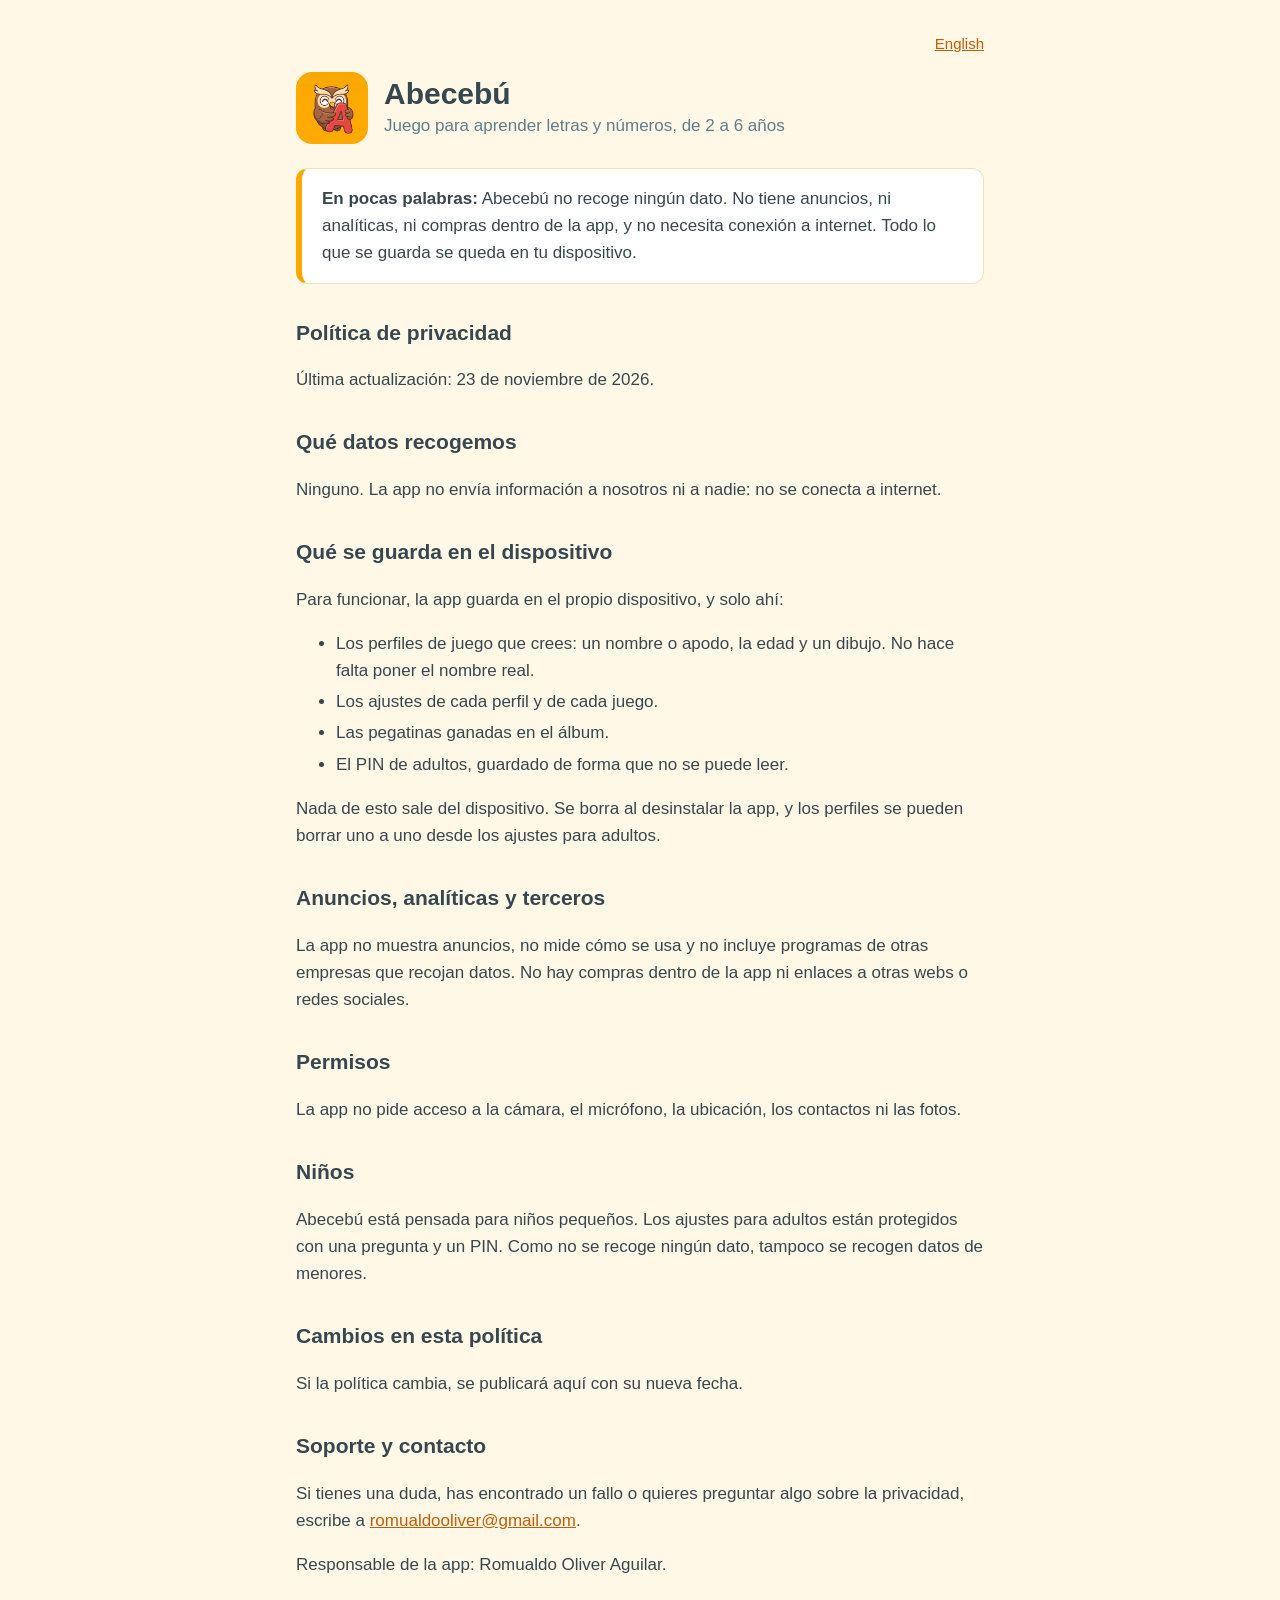
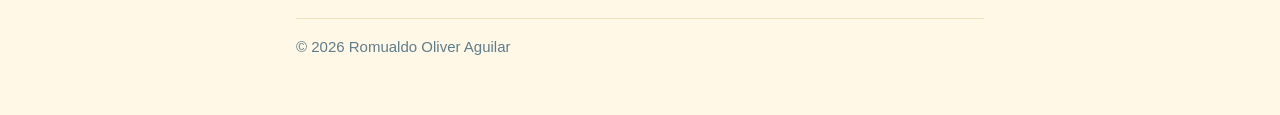
==== index.html @ e5b9dff1 "Web de Abecebú: política de privacidad y soporte Página en español e inglés para los enlaces de priv" ====
<!doctype html>
<html lang="es">
<head>
<meta charset="utf-8">
<meta name="viewport" content="width=device-width, initial-scale=1">
<title>Abecebú: privacidad y soporte</title>
<meta name="description" content="Política de privacidad y soporte de Abecebú, el juego para aprender letras y números.">
<link rel="icon" href="icono.png">
<link rel="stylesheet" href="estilo.css">
</head>
<body>
<main>
<p class="idioma"><a href="en.html" lang="en">English</a></p>
<header>
  <img src="icono.png" alt="Icono de Abecebú: un búho abrazando la letra A">
  <div>
    <h1>Abecebú</h1>
    <p>Juego para aprender letras y números, de 2 a 6 años</p>
  </div>
</header>

<div class="resumen">
  <p><strong>En pocas palabras:</strong> Abecebú no recoge ningún dato. No tiene anuncios, ni
  analíticas, ni compras dentro de la app, y no necesita conexión a internet. Todo lo que se
  guarda se queda en tu dispositivo.</p>
</div>

<h2 id="privacidad">Política de privacidad</h2>
<p>Última actualización: 23 de noviembre de 2026.</p>

<h2>Qué datos recogemos</h2>
<p>Ninguno. La app no envía información a nosotros ni a nadie: no se conecta a internet.</p>

<h2>Qué se guarda en el dispositivo</h2>
<p>Para funcionar, la app guarda en el propio dispositivo, y solo ahí:</p>
<ul>
  <li>Los perfiles de juego que crees: un nombre o apodo, la edad y un dibujo. No hace falta
  poner el nombre real.</li>
  <li>Los ajustes de cada perfil y de cada juego.</li>
  <li>Las pegatinas ganadas en el álbum.</li>
  <li>El PIN de adultos, guardado de forma que no se puede leer.</li>
</ul>
<p>Nada de esto sale del dispositivo. Se borra al desinstalar la app, y los perfiles se pueden
borrar uno a uno desde los ajustes para adultos.</p>

<h2>Anuncios, analíticas y terceros</h2>
<p>La app no muestra anuncios, no mide cómo se usa y no incluye programas de otras empresas que
recojan datos. No hay compras dentro de la app ni enlaces a otras webs o redes sociales.</p>

<h2>Permisos</h2>
<p>La app no pide acceso a la cámara, el micrófono, la ubicación, los contactos ni las fotos.</p>

<h2>Niños</h2>
<p>Abecebú está pensada para niños pequeños. Los ajustes para adultos están protegidos con una
pregunta y un PIN. Como no se recoge ningún dato, tampoco se recogen datos de menores.</p>

<h2>Cambios en esta política</h2>
<p>Si la política cambia, se publicará aquí con su nueva fecha.</p>

<h2 id="soporte">Soporte y contacto</h2>
<p>Si tienes una duda, has encontrado un fallo o quieres preguntar algo sobre la privacidad,
escribe a <a href="mailto:romualdooliver@gmail.com">romualdooliver@gmail.com</a>.</p>
<p>Responsable de la app: Romualdo Oliver Aguilar.</p>

<footer>© 2026 Romualdo Oliver Aguilar</footer>
</main>
</body>
</html>
---- estilo.css ----
:root {
  --fondo: #fff8e6;
  --tarjeta: #ffffff;
  --texto: #37474f;
  --suave: #607d8b;
  --naranja: #fba801;
  --enlace: #c75b00;
  --borde: #f1e2bd;
}
@media (prefers-color-scheme: dark) {
  :root {
    --fondo: #1f2529;
    --tarjeta: #2a3238;
    --texto: #eceff1;
    --suave: #b0bec5;
    --enlace: #ffc247;
    --borde: #3a454d;
  }
}
* { box-sizing: border-box; }
body {
  margin: 0;
  background: var(--fondo);
  color: var(--texto);
  font: 17px/1.6 -apple-system, BlinkMacSystemFont, "Segoe UI", Roboto, Helvetica, Arial, sans-serif;
}
main { max-width: 720px; margin: 0 auto; padding: 32px 16px 56px; }
header { display: flex; align-items: center; gap: 16px; margin-bottom: 8px; }
header img { width: 72px; height: 72px; border-radius: 16px; }
header p { margin: 0; color: var(--suave); }
h1 { font-size: 30px; line-height: 1.2; margin: 0; }
h2 { font-size: 21px; margin: 32px 0 8px; }
a { color: var(--enlace); }
.idioma { text-align: right; font-size: 15px; margin: 0 0 16px; }
.resumen {
  background: var(--tarjeta);
  border: 1px solid var(--borde);
  border-left: 6px solid var(--naranja);
  border-radius: 12px;
  padding: 16px 20px;
  margin: 24px 0;
}
.resumen p { margin: 0; }
li { margin: 4px 0; }
footer { margin-top: 40px; padding-top: 16px; border-top: 1px solid var(--borde); color: var(--suave); font-size: 15px; }
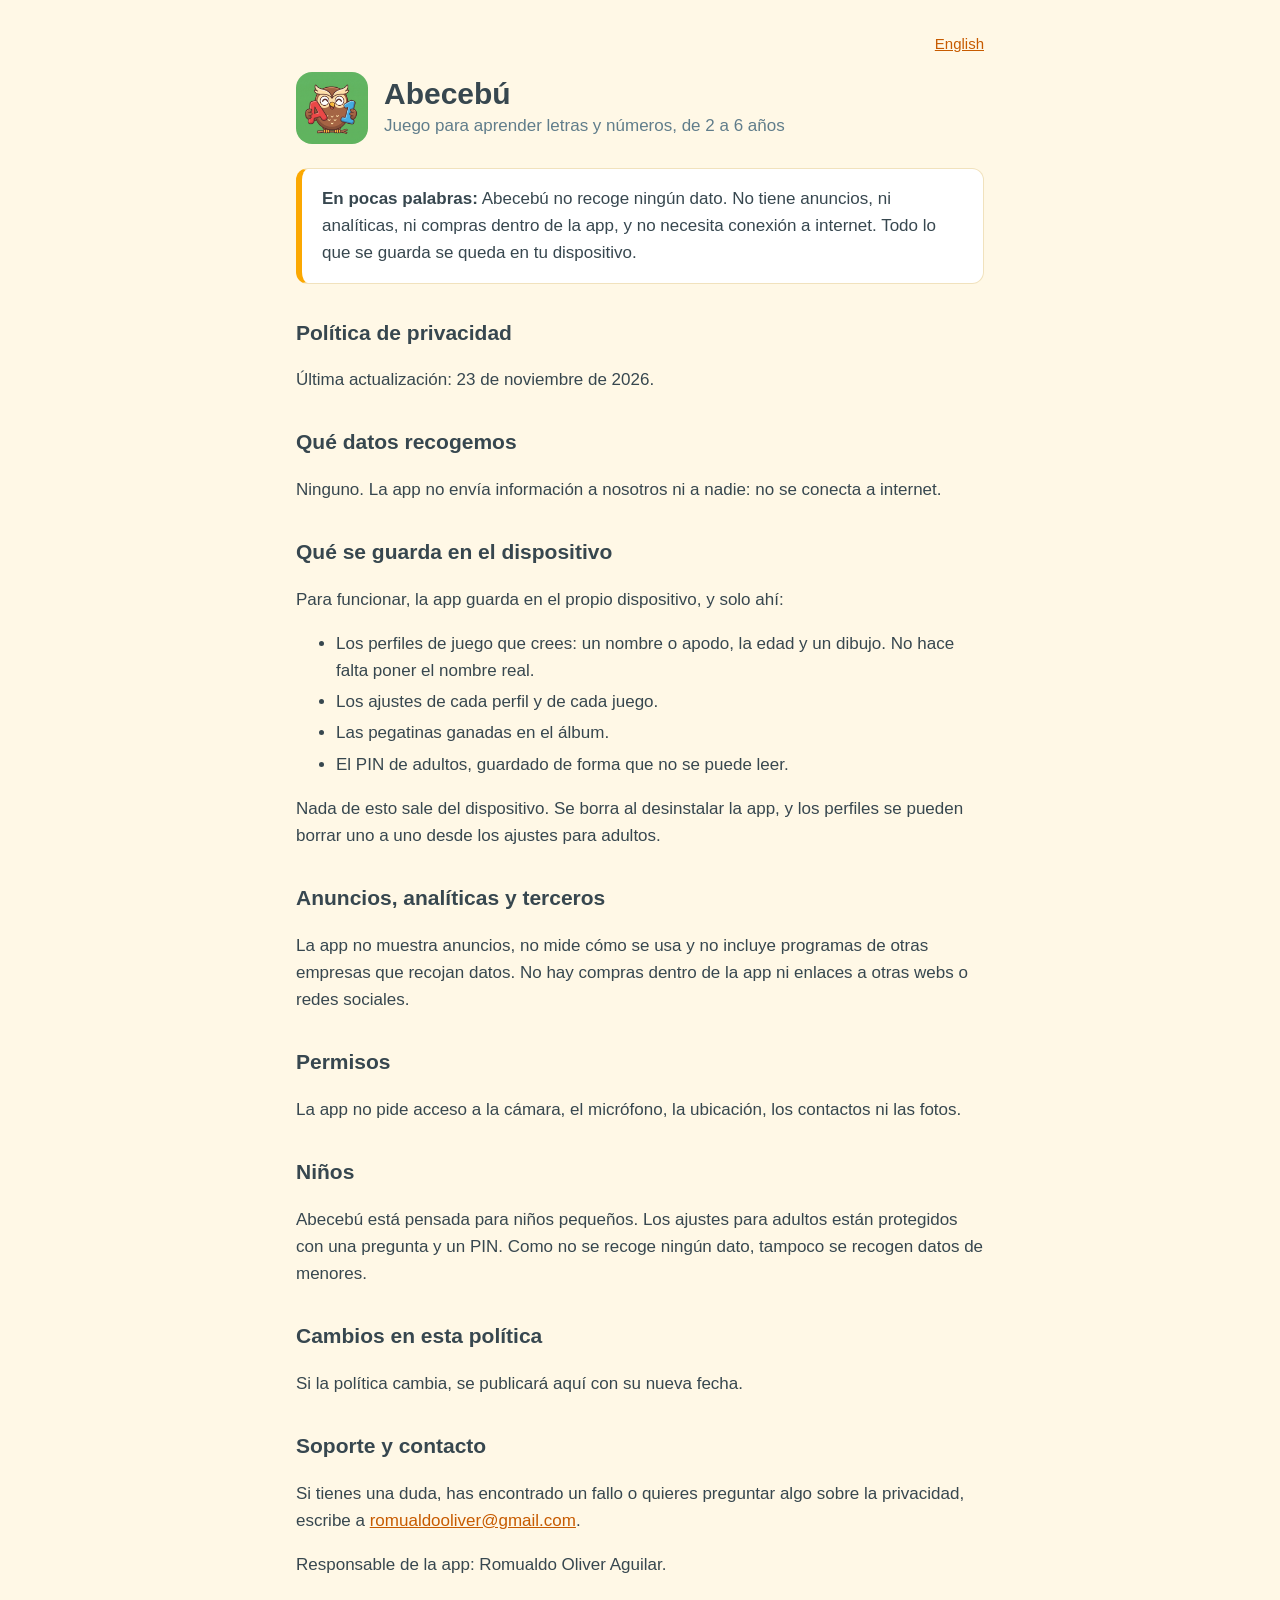
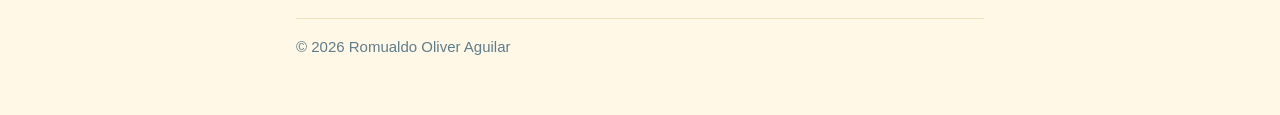
==== commit 5fc92dc6: "Icono nuevo: el búho con la A y el 1 Co-Authored-By: Claude Fable 5.2 <noreply@anthropic.com>" ====
--- a/index.html
+++ b/index.html
@@ -12,7 +12,7 @@
 <main>
 <p class="idioma"><a href="en.html" lang="en">English</a></p>
 <header>
-  <img src="icono.png" alt="Icono de Abecebú: un búho abrazando la letra A">
+  <img src="icono.png" alt="Icono de Abecebú: un búho con la letra A y el número 1">
   <div>
     <h1>Abecebú</h1>
     <p>Juego para aprender letras y números, de 2 a 6 años</p>
